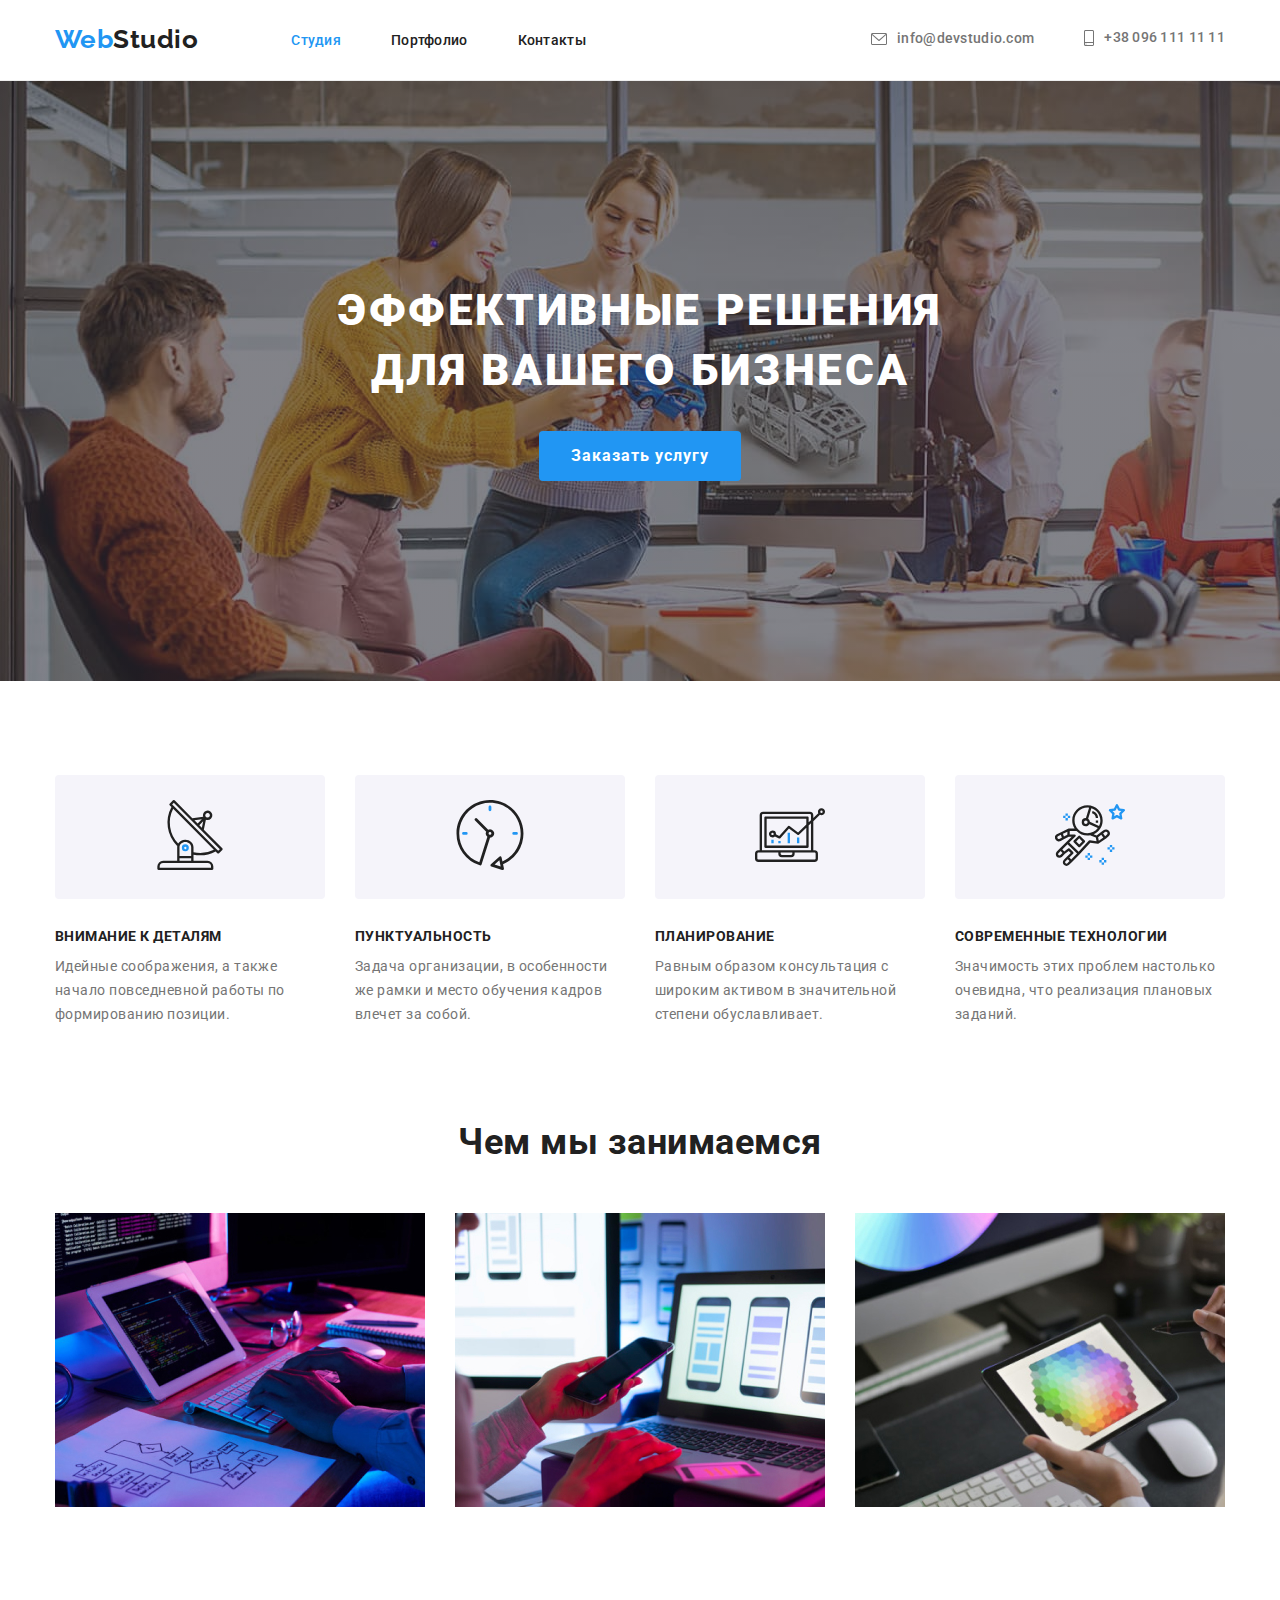
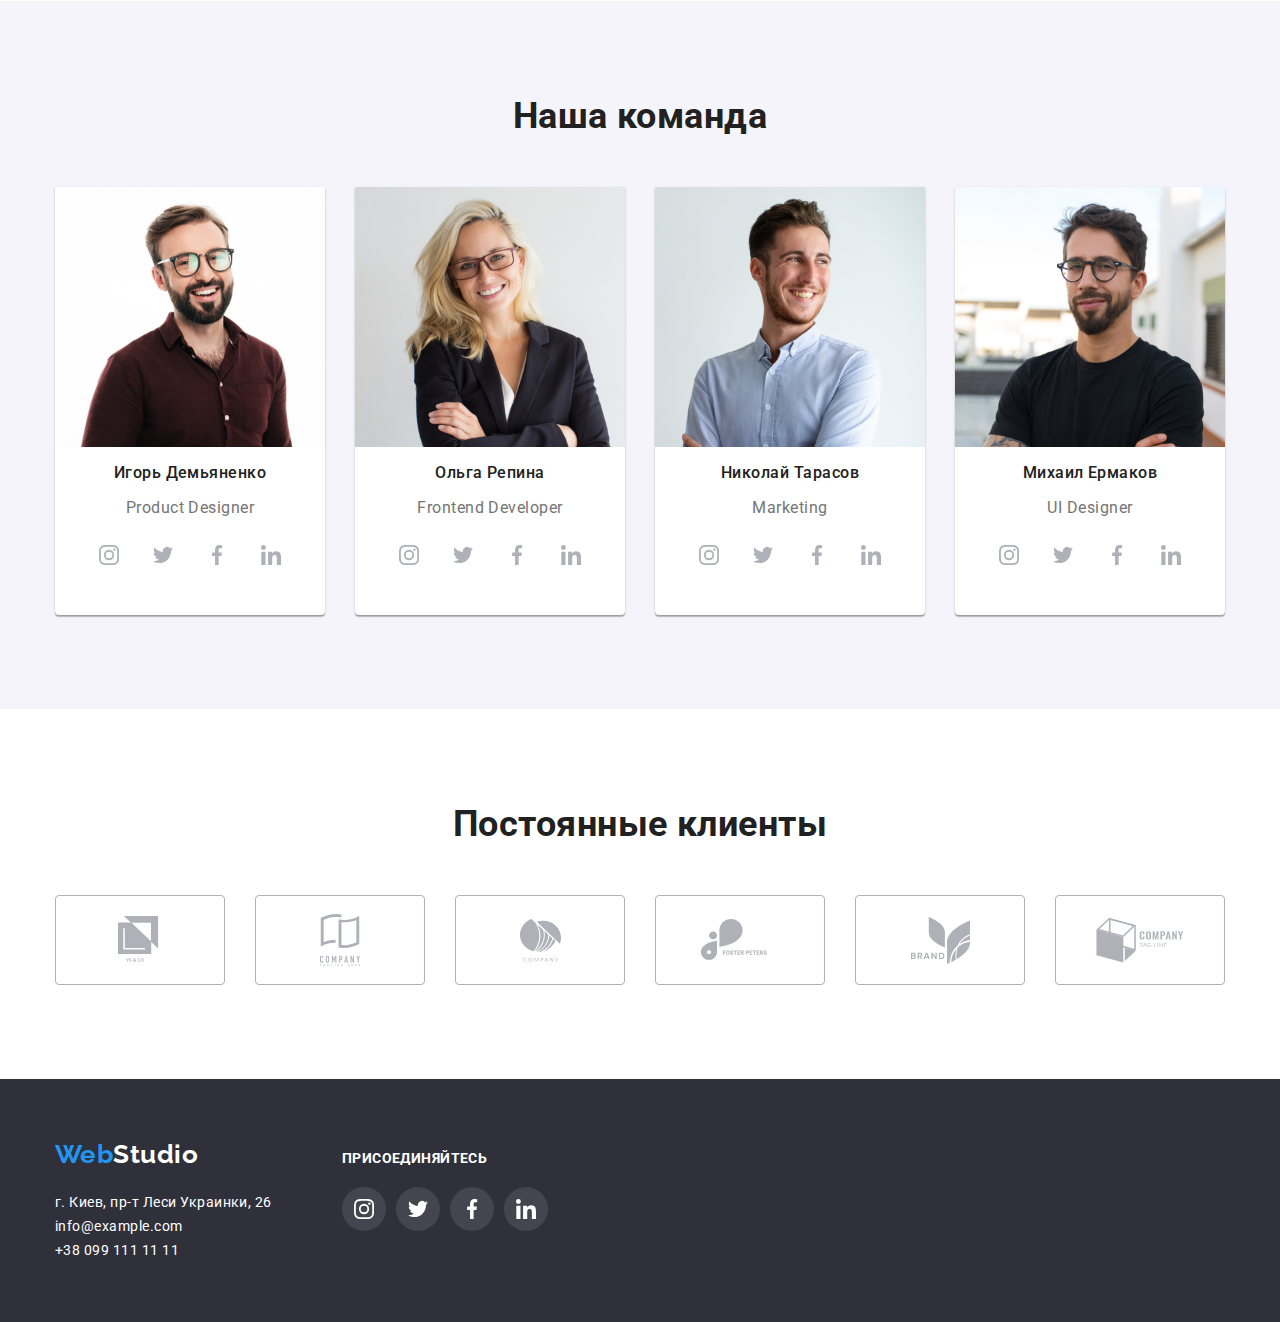
==== index.html @ 8e48768e "Добавление исходных файлов" ====
<!DOCTYPE html>
<html lang="en">
  <head>
    <meta charset="UTF-8" />
    <meta name="viewport" content="width=device-width, initial-scale=1.0" />
    <title>Студия</title>
    <link
      href="https://fonts.googleapis.com/css2?family=Raleway:wght@700&family=Roboto:wght@400;500;700;900&display=swap"
      rel="stylesheet"
    />
    <link
      rel="stylesheet"
      href="https://cdnjs.cloudflare.com/ajax/libs/modern-normalize/1.0.0/modern-normalize.min.css"
    />
    <link rel="stylesheet" href="./css/styles.css" />
  </head>
  <body>
    <header class="header">
      <div class="container flexbox">
        <nav class="nav-menu flexbox">
          <a href="./index.html" class="link logo"
            ><span class="accent-text">Web</span
            ><span class="title-text">Studio</span>
          </a>
          <ul class="list text-nav nav-list">
            <li class="nav-item">
              <a href="./index.html" class="link current-link">Студия</a>
            </li>
            <li class="nav-item">
              <a href="./portfolio.html" class="link">Портфолио</a>
            </li>
            <li class="nav-item"><a href="#" class="link">Контакты</a></li>
          </ul>
        </nav>

        <ul class="list links-header flexbox">
          <li class="mail">
            <a href="mailto:info@devstudio.com" class="link">
              <svg class="icon-envelope">
                <use href="./images/icons/sprite.svg#envelope"></use>
              </svg>
              info@devstudio.com
            </a>
          </li>
          <li>
            <a href="tel:+380961111111" class="link">
              <svg class="icon-smartphone">
                <use href="./images/icons/sprite.svg#smartphone"></use>
              </svg>
              +38 096 111 11 11</a
            >
          </li>
        </ul>
      </div>
    </header>

    <main>
      <!-- Герой -->
      <section class="section-hero">
        <div class="container flexbox">
          <h1 class="text-hero">
            Эффективные решения <br />
            для вашего бизнеса
          </h1>
          <button type="button" class="button-hero">Заказать услугу</button>
        </div>
      </section>

      <!-- Особенности -->
      <section class="features section">
        <div class="container">
          <h2 class="is-hidden">Особенности</h2>
          <ul class="list flexbox">
            <li class="item section">
              <div class="blok-icon">
                <svg class="icon">
                  <use href="./images/icons/sprite.svg#antenna"></use>
                </svg>
              </div>
              <h3 class="title-text">Внимание к деталям</h3>
              <p class="paragraf">
                Идейные соображения, а также начало повседневной работы по
                формированию позиции.
              </p>
            </li>
            <li class="item section">
              <div class="blok-icon">
                <svg class="icon">
                  <use href="./images/icons/sprite.svg#clock"></use>
                </svg>
              </div>
              <h3 class="title-text">Пунктуальность</h3>
              <p class="paragraf">
                Задача организации, в особенности же рамки и место обучения
                кадров влечет за собой.
              </p>
            </li>
            <li class="item section">
              <div class="blok-icon">
                <svg class="icon">
                  <use href="./images/icons/sprite.svg#diagram"></use>
                </svg>
              </div>
              <h3 class="title-text">Планирование</h3>
              <p class="paragraf">
                Равным образом консультация с широким активом в значительной
                степени обуславливает.
              </p>
            </li>
            <li class="item section">
              <div class="blok-icon">
                <svg class="icon">
                  <use href="./images/icons/sprite.svg#astronaut"></use>
                </svg>
              </div>
              <h3 class="title-text">Современные технологии</h3>
              <p class="paragraf">
                Значимость этих проблем настолько очевидна, что реализация
                плановых заданий.
              </p>
            </li>
          </ul>
        </div>
      </section>

      <!-- Чем мы занимаемся -->
      <section class="our-work section">
        <div class="container">
          <h2 class="title">Чем мы занимаемся</h2>
          <ul class="list flexbox">
            <li class="item">
              <img src="./images/img1.jpg" alt="Пишем код" />
            </li>
            <li class="item">
              <img
                src="./images/img2.jpg"
                alt="Разрабатываем приложения для телефона"
              />
            </li>
            <li class="item">
              <img src="./images/img3.jpg" alt="Создаем дизайн" />
            </li>
          </ul>
        </div>
      </section>

      <!-- Наша команда -->
      <section class="our-team section">
        <div class="container">
          <h2 class="title">Наша команда</h2>
          <ul class="list flexbox">
            <li class="item">
              <img
                src="./images/игорь_демьяненко.jpg"
                alt="Игорь Демьяненко"
                width="270"
              />
              <h3 class="title-text">Игорь Демьяненко</h3>
              <p class="paragraf">Product Designer</p>
              <ul class="flexbox list-icon">
                <li class="social-item">
                  <a href="" class="social-link">
                    <svg class="icon">
                      <use href="./images/icons/sprite.svg#instagram"></use>
                    </svg>
                  </a>
                </li>
                <li class="social-item">
                  <a href="" class="social-link">
                    <svg class="icon">
                      <use href="./images/icons/sprite.svg#twitter"></use>
                    </svg>
                  </a>
                </li>
                <li class="social-item">
                  <a href="" class="social-link">
                    <svg class="icon">
                      <use href="./images/icons/sprite.svg#facebook"></use>
                    </svg>
                  </a>
                </li>
                <li class="social-item">
                  <a href="" class="social-link">
                    <svg class="icon">
                      <use href="./images/icons/sprite.svg#linkedin"></use>
                    </svg>
                  </a>
                </li>
              </ul>
            </li>
            <li class="item">
              <img
                src="./images/ольга_репина.jpg"
                alt="Ольга Репина"
                width="270"
              />
              <h3 class="title-text">Ольга Репина</h3>
              <p class="paragraf">Frontend Developer</p>
              <ul class="flexbox list-icon">
                <li class="social-item">
                  <a href="" class="social-link">
                    <svg class="icon">
                      <use href="./images/icons/sprite.svg#instagram"></use>
                    </svg>
                  </a>
                </li>
                <li class="social-item">
                  <a href="" class="social-link">
                    <svg class="icon">
                      <use href="./images/icons/sprite.svg#twitter"></use>
                    </svg>
                  </a>
                </li>
                <li class="social-item">
                  <a href="" class="social-link">
                    <svg class="icon">
                      <use href="./images/icons/sprite.svg#facebook"></use>
                    </svg>
                  </a>
                </li>
                <li class="social-item">
                  <a href="" class="social-link">
                    <svg class="icon">
                      <use href="./images/icons/sprite.svg#linkedin"></use>
                    </svg>
                  </a>
                </li>
              </ul>
            </li>
            <li class="item">
              <img
                src="./images/николай_тарасов.jpg"
                alt="Николай Тарасов"
                width="270"
              />
              <h3 class="title-text">Николай Тарасов</h3>
              <p class="paragraf">Marketing</p>
              <ul class="flexbox list-icon">
                <li class="social-item">
                  <a href="" class="social-link">
                    <svg class="icon">
                      <use href="./images/icons/sprite.svg#instagram"></use>
                    </svg>
                  </a>
                </li>
                <li class="social-item">
                  <a href="" class="social-link">
                    <svg class="icon">
                      <use href="./images/icons/sprite.svg#twitter"></use>
                    </svg>
                  </a>
                </li>
                <li class="social-item">
                  <a href="" class="social-link">
                    <svg class="icon">
                      <use href="./images/icons/sprite.svg#facebook"></use>
                    </svg>
                  </a>
                </li>
                <li class="social-item">
                  <a href="" class="social-link">
                    <svg class="icon">
                      <use href="./images/icons/sprite.svg#linkedin"></use>
                    </svg>
                  </a>
                </li>
              </ul>
            </li>
            <li class="item">
              <img
                src="./images/михаил_ермаков.jpg"
                alt="Михаил Ермаков"
                width="270"
              />
              <h3 class="title-text">Михаил Ермаков</h3>
              <p class="paragraf">UI Designer</p>
              <ul class="flexbox list-icon">
                <li class="social-item">
                  <a href="" class="social-link">
                    <svg class="icon">
                      <use href="./images/icons/sprite.svg#instagram"></use>
                    </svg>
                  </a>
                </li>
                <li class="social-item">
                  <a href="" class="social-link">
                    <svg class="icon">
                      <use href="./images/icons/sprite.svg#twitter"></use>
                    </svg>
                  </a>
                </li>
                <li class="social-item">
                  <a href="" class="social-link">
                    <svg class="icon">
                      <use href="./images/icons/sprite.svg#facebook"></use></svg
                  ></a>
                </li>
                <li class="social-item">
                  <a href="" class="social-link">
                    <svg class="icon">
                      <use href="./images/icons/sprite.svg#linkedin"></use>
                    </svg>
                  </a>
                </li>
              </ul>
            </li>
          </ul>
        </div>
      </section>

      <!-- Постоянные клиенты -->

      <section class="our-clients">
        <div class="container">
          <h2 class="title">Постоянные клиенты</h2>
          <ul class="flexbox list-clients">
            <li class="blok-client">
              <a href="" class="link-client">
                <svg class="icon-client" width="44px" height="49px">
                  <use href="./images/icons/sprite.svg#client-1"></use>
                </svg>
              </a>
            </li>
            <li class="blok-client">
              <a href="" class="link-client">
                <svg class="icon-client" width="40px" height="52px">
                  <use href="./images/icons/sprite.svg#client-2"></use>
                </svg>
              </a>
            </li>
            <li class="blok-client">
              <a href="" class="link-client">
                <svg class="icon-client" width="41px" height="43px">
                  <use href="./images/icons/sprite.svg#client-3"></use>
                </svg>
              </a>
            </li>
            <li class="blok-client">
              <a href="" class="link-client">
                <svg class="icon-client" width="80px" height="42px">
                  <use href="./images/icons/sprite.svg#client-4"></use>
                </svg>
              </a>
            </li>
            <li class="blok-client">
              <a href="" class="link-client">
                <svg class="icon-client" width="59px" height="47px">
                  <use href="./images/icons/sprite.svg#client-5"></use>
                </svg>
              </a>
            </li>
            <li class="blok-client">
              <a href="" class="link-client">
                <svg class="icon-client" width="88px" height="45px">
                  <use href="./images/icons/sprite.svg#client-6"></use>
                </svg>
              </a>
            </li>
          </ul>
        </div>
      </section>
    </main>

    <footer class="section-footer">
      <div class="container flexbox">
        <div>
          <a href="./index.html" class="logo"
            ><span class="accent-text">Web</span
            ><span class="logo-footer">Studio</span></a
          >
          <address class="address-footer">
            г. Киев, пр-т Леси Украинки, 26
          </address>

          <!-- Контакты -->
          <ul class="list links-footer">
            <li>
              <a href="mailto:info@example.com" class="link"
                >info@example.com</a
              >
            </li>
            <li>
              <a href="tel:+380991111111" class="link">+38 099 111 11 11</a>
            </li>
          </ul>
        </div>

        <!-- Ссылки на социальные сети -->
        <div class="blok-links">
          <h3 class="title">Присоединяйтесь</h3>
          <ul class="flexbox list-icon">
            <li class="social-item">
              <a href="" class="social-link">
                <svg class="icon">
                  <use href="./images/icons/sprite.svg#instagram"></use>
                </svg>
              </a>
            </li>
            <li class="social-item">
              <a href="" class="social-link">
                <svg class="icon">
                  <use href="./images/icons/sprite.svg#twitter"></use>
                </svg>
              </a>
            </li>
            <li class="social-item">
              <a href="" class="social-link">
                <svg class="icon">
                  <use href="./images/icons/sprite.svg#facebook"></use>
                </svg>
              </a>
            </li>
            <li class="social-item">
              <a href="" class="social-link">
                <svg class="icon">
                  <use href="./images/icons/sprite.svg#linkedin"></use>
                </svg>
              </a>
            </li>
          </ul>
        </div>
      </div>
    </footer>
  </body>
</html>
---- css/styles.css ----
html {
  box-sizing: border-box;
}

:root {
  --text-color: #757575;
  --main-color: #ffffff;
  --title-color: #212121;
  --secondary-color: #2f303a;
  --accent-color: #2196f3;
  --background-color: #f5f4fa;
  --icon-color: #afb1b8;
}

/* Ширина контейнера всей страницы 1170px + по 15рх с обеих сторон (паддинг страницы) = 1200рх*/
/* поставить свойство outline: 2рх solid grey в каждый блок, чтобы при верстке визуально можно было определить правильно ли я делаю отступы, эта рамка не входит в геометрию. */

/* ДЕКОРАТИВНОЕ ОФОРМЛЕНИЕ */

.links-header .icon-envelope {
  width: 16px;
  height: 12px;
  margin-right: 10px;
  fill: currentColor;
}

.links-header .icon-smartphone {
  width: 10px;
  height: 16px;
  margin-right: 10px;
  fill: currentColor;
}

.links-header .link {
  display: inline-flex;
  align-items: center;
}

.links-header .link:hover,
.links-header .link:focus {
  fill: var(--accent-color);
}

.section-hero {
  background-image: linear-gradient(
      rgba(47, 48, 58, 0.6),
      rgba(47, 48, 58, 0.6)
    ),
    url(../images/photo-hero-optimiz.jpg);
  background-repeat: no-repeat;
  max-width: 1600px;
  height: 600px;
  margin-left: auto;
  margin-right: auto;
}

.features .icon {
  width: 70px;
  height: 70px;
}

.blok-icon {
  padding-top: 25px;
  padding-bottom: 25px;
  padding-right: 100px;
  padding-left: 100px;
  background-color: #f5f4fa;
  border-radius: 4px;
}

.our-team .icon {
  width: 20px;
  height: 20px;
  fill: #afb1b8;
}

.social-item:not(:last-child) {
  margin-right: 10px;
}

.social-link {
  display: flex;
  padding: 12px;
  width: 44px;
  height: 44px;
  border-radius: 50%;
  background-color: var(--main-color);
}

.our-team .social-link:hover,
.our-team .social-link:focus {
  background-color: var(--accent-color);
}

.our-team .social-link:hover .icon,
.our-team .social-link:focus .icon {
  fill: #fff;
}

.our-team .list-icon {
  list-style: none;
  padding: 0;
  justify-content: center;
}

.our-clients .list-clients {
  list-style: none;
  padding: 0;
  margin: 0;
}

.our-clients .blok-client:not(:last-child) {
  margin-right: 30px;
}

.our-clients .link-client {
  display: flex;
  width: 170px;
  height: 90px;
  justify-content: center;
  align-items: center;
  border: 1px solid #afb1b8;
  border-radius: 4px;
}

.our-clients .title {
  margin-top: 0;
  margin-bottom: 50px;
}

.our-clients {
  padding-top: 94px;
  padding-bottom: 94px;
}

.our-clients .icon-client {
  fill: #afb1b8;
}

.our-clients .link-client:hover .icon-client,
.our-clients .link-client:focus .icon-client {
  fill: var(--accent-color);
}

.our-clients .link-client:hover,
.our-clients .link-client:focus {
  border: 1px solid var(--accent-color);
}

.section-footer .title {
  font-style: normal;
  font-weight: bold;
  font-size: 14px;
  line-height: 1.14;
  letter-spacing: 0.03em;
  text-transform: uppercase;
  color: #ffffff;
  margin-top: 12px;
  margin-bottom: 20px;
}

.section-footer .list-icon {
  list-style: none;
  padding: 0;
  margin: 0;
}

.section-footer .social-link {
  background: rgba(255, 255, 255, 0.1);
}

.section-footer .icon {
  fill: #ffffff;
}

.section-footer .blok-links {
  margin-left: 70px;
  width: 206px;
  height: 80px;
}

.section-footer .social-link:hover,
.section-footer .social-link:focus {
  background-color: var(--accent-color);
}

.section-footer .social-link:hover .icon,
.section-footer .social-link:focus .icon {
  fill: #fff;
}

/* ОФОРМЛЕНИЕ ГЕОМЕТРИИ СТРАНИЦ */
.container {
  width: 1200px;
  margin-left: auto;
  margin-right: auto;
  padding-left: 15px;
  padding-right: 15px;
  /* outline: 1px solid green; */
}

/* список навигации */
.nav-list {
  display: flex;
}

.nav-item:not(:last-child) {
  margin-right: 50px;
}

.header .logo {
  margin-right: 93px;
}

.flexbox {
  display: flex;
}

.header .nav-list,
.header .links-header {
  align-items: center;
}

.nav-menu {
  margin-right: auto;
}

.header .container {
  height: 80px;
  align-items: center;
}

.header .mail {
  margin-right: 50px;
}

/* .section {
  outline: 1px solid green;
} */

.section-hero .container {
  flex-direction: column;
  justify-content: center;
  align-items: center;
  height: 600px;
}

.section-hero .text-hero {
  margin-bottom: 30px;
}

.is-hidden {
  display: none;
}

.features .item:not(:last-child) {
  margin-right: 30px;
}

.features .paragraf {
  margin: 0;
}

.features .title-text {
  margin-top: 30px;
  margin-bottom: 10px;
}

.features,
.our-work {
  padding-top: 94px;
}

.our-work {
  padding-bottom: 94px;
}

.our-work .title {
  margin: 0px;
}

.our-work .list {
  margin-top: 50px;
}

.our-work .item:not(:last-child) {
  margin-right: 30px;
}

.our-team .item {
  width: calc((100%-30px * 3) / 4);

  background: #ffffff;

  border-radius: 0px 0px 4px 4px;

  box-shadow: 0px 1px 3px rgba(0, 0, 0, 0.12), 0px 1px 1px rgba(0, 0, 0, 0.14),
    0px 2px 1px rgba(0, 0, 0, 0.2);
  height: 428px;
}

.our-team .item:not(:last-child) {
  margin-right: 30px;
}

.our-team .title {
  margin: 0;
}

.our-team {
  padding-top: 94px;
  padding-bottom: 94px;
  background-color: var(--background-color);
}

.our-team .list {
  margin-top: 50px;
}

.section-footer .container {
  padding-top: 60px;
  padding-bottom: 60px;
}

.section-footer .address-footer {
  margin-top: 20px;
}

/* стр. Портфолио */
.gallery {
  flex-wrap: wrap;
}

.portfolio .title-text {
  margin-top: 0px;
}

.portfolio {
  padding-top: 95px;
  padding-bottom: 93px;
}

.header {
  border-bottom: 1px solid #eeeeee;
}

.portfolio .list-button {
  justify-content: center;
}

.filters .item:not(:last-child) {
  margin-right: 8px;
}

.filters .button {
  border: none;
  border-radius: 4px;
  padding: 6px 22px;
}

.cards {
  margin-top: 34px;
}

.cards .item {
  width: calc((100% - 30px * 2) / 3);
  margin-right: 30px;
  margin-bottom: 30px;
  border: 1px solid #eeeeee;
}

.cards .item:hover,
.cards .item:focus {
  box-shadow: 0px 1px 1px rgba(0, 0, 0, 0.12), 0px 4px 4px rgba(0, 0, 0, 0.06),
    1px 4px 6px rgba(0, 0, 0, 0.16);
}

.cards .item:nth-child(3n) {
  margin-right: 0px;
}

.cards .item:nth-last-child(-n + 3) {
  margin-bottom: 0px;
}

.cards .text-card {
  padding: 20px 24px;
}

.cards .paragraf,
.cards .title-text {
  margin: 0px;
}

img {
  display: block;
  max-width: 100%;
  height: auto;
}

/* ОФОРМЛЕНИЕ ТЕКСТА */

body {
  color: var(--text-color);
  background-color: var(--main-color);
  font-family: Roboto, sans-serif;
  letter-spacing: 0.03em;
}

/*  */
.list {
  list-style: none;
  margin: 0;
  padding: 0;
}

button {
  font-family: inherit;
}

a {
  text-decoration: none;
}

.text-hero,
.logo-footer,
.address-footer,
.links-footer .link {
  color: var(--main-color);
}

.section-hero,
.section-footer {
  background-color: var(--secondary-color);
}

.accent-text {
  color: var(--accent-color);
}

.text-nav .link,
.title-text {
  color: var(--title-color);
}

.links-header .link {
  color: var(--text-color);
}

/* все интерактивные элементы */
.text-nav .link:hover,
.text-nav .link:focus,
.links-header .link:hover,
.links-header .link:focus,
.links-footer :hover,
.links-footer :focus,
.nav-menu .current-link {
  color: var(--accent-color);
}

.logo {
  font-family: Raleway, sans-serif;
  font-weight: bold;
  font-size: 26px;
  line-height: 1.2;
}

/* все кнопки на стр. Студио и Портфолио */
.section-hero .button-hero {
  border: none;
  border-radius: 4px;
  padding: 10px 32px;
}

/* кнопка на стр. Студио */
.button-hero {
  color: var(--main-color);
  background-color: var(--accent-color);
  font-weight: bold;
  font-size: 16px;
  line-height: 1.88;
  text-align: center;
  letter-spacing: 0.06em;
}

/* Кнопки фильтры на стр. Портфолио */
.button {
  color: var(--title-color);
  background-color: var(--background-color);
  font-weight: 500;
  font-size: 16px;
  line-height: 1.62;
  text-align: center;
}

/* кнопки на стр. Портфолио */
.button:hover,
.button:focus {
  color: var(--main-color);
  background-color: var(--accent-color);
  box-shadow: 0px 3px 1px rgba(0, 0, 0, 0.1), 0px 1px 2px rgba(0, 0, 0, 0.08),
    0px 2px 2px rgba(0, 0, 0, 0.12);
}

.text-nav .link,
.links-header .link {
  font-weight: 500;
  font-size: 14px;
  line-height: 1.14;
  letter-spacing: 0.02em;
}

.text-hero {
  font-weight: 900;
  font-size: 44px;
  line-height: 1.36;
  text-align: center;
  letter-spacing: 0.06em;
  text-transform: uppercase;
  /* сбросила отступ между шапкой и героем */
  margin-top: 0;
}

.features .title-text {
  font-weight: bold;
  font-size: 14px;
  line-height: 1.14;
  text-transform: uppercase;
}

.features .paragraf,
.address-footer,
.links-footer {
  font-style: normal;
  font-weight: normal;
  font-size: 14px;
  line-height: 1.71;
}

/* страница Студия */

.our-work .title,
.our-team .title,
.our-clients .title {
  font-weight: 700;
  font-size: 36px;
  line-height: 1.17;
  text-align: center;
  color: var(--title-color);
}

.our-team .paragraf {
  font-weight: normal;
  font-size: 16px;
  line-height: 1.19;
  text-align: center;
}

.our-team .title-text {
  font-style: normal;
  font-weight: 500;
  font-size: 16px;
  line-height: 1.19;
  text-align: center;
}

/* страница Портфолио */
.gallery .title-text {
  font-weight: bold;
  font-size: 18px;
  line-height: 2;
  letter-spacing: 0.06em;
}

.gallery .paragraf {
  font-style: normal;
  font-weight: normal;
  font-size: 16px;
  line-height: 1.87;
}
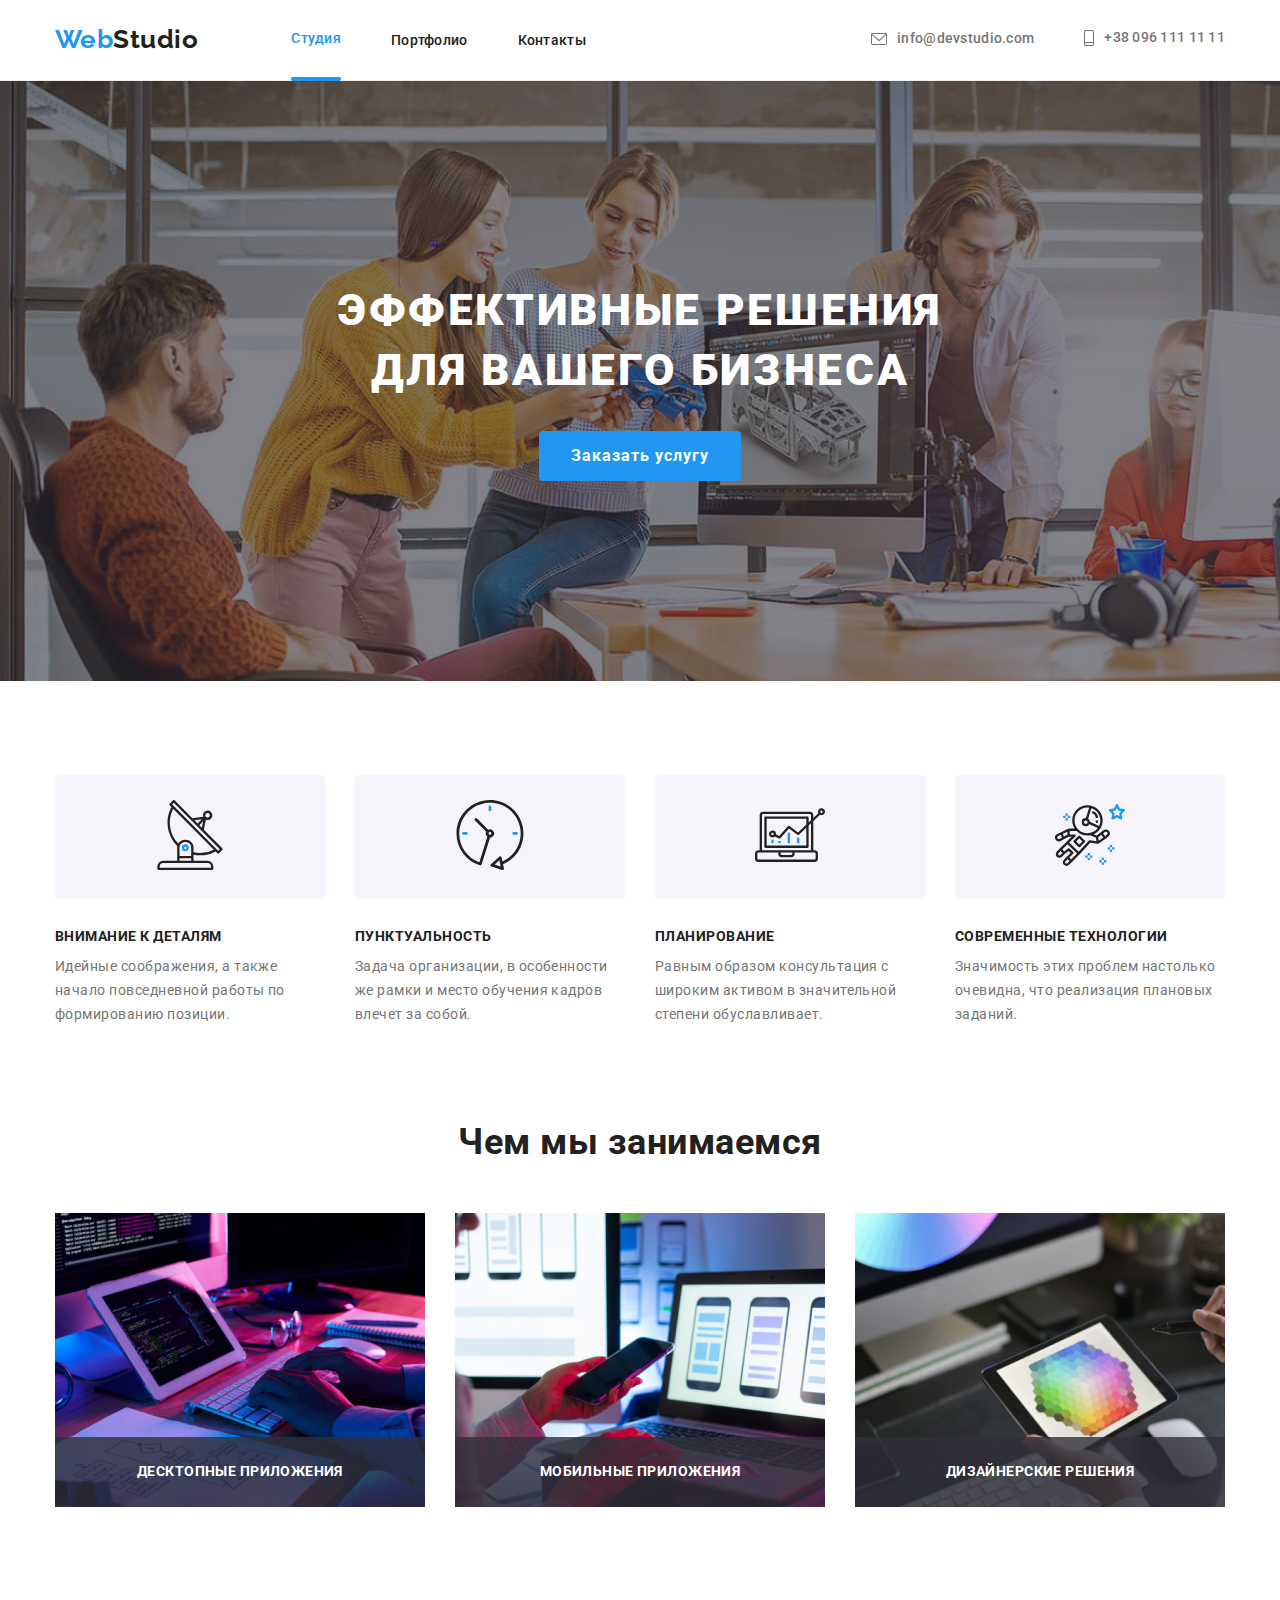
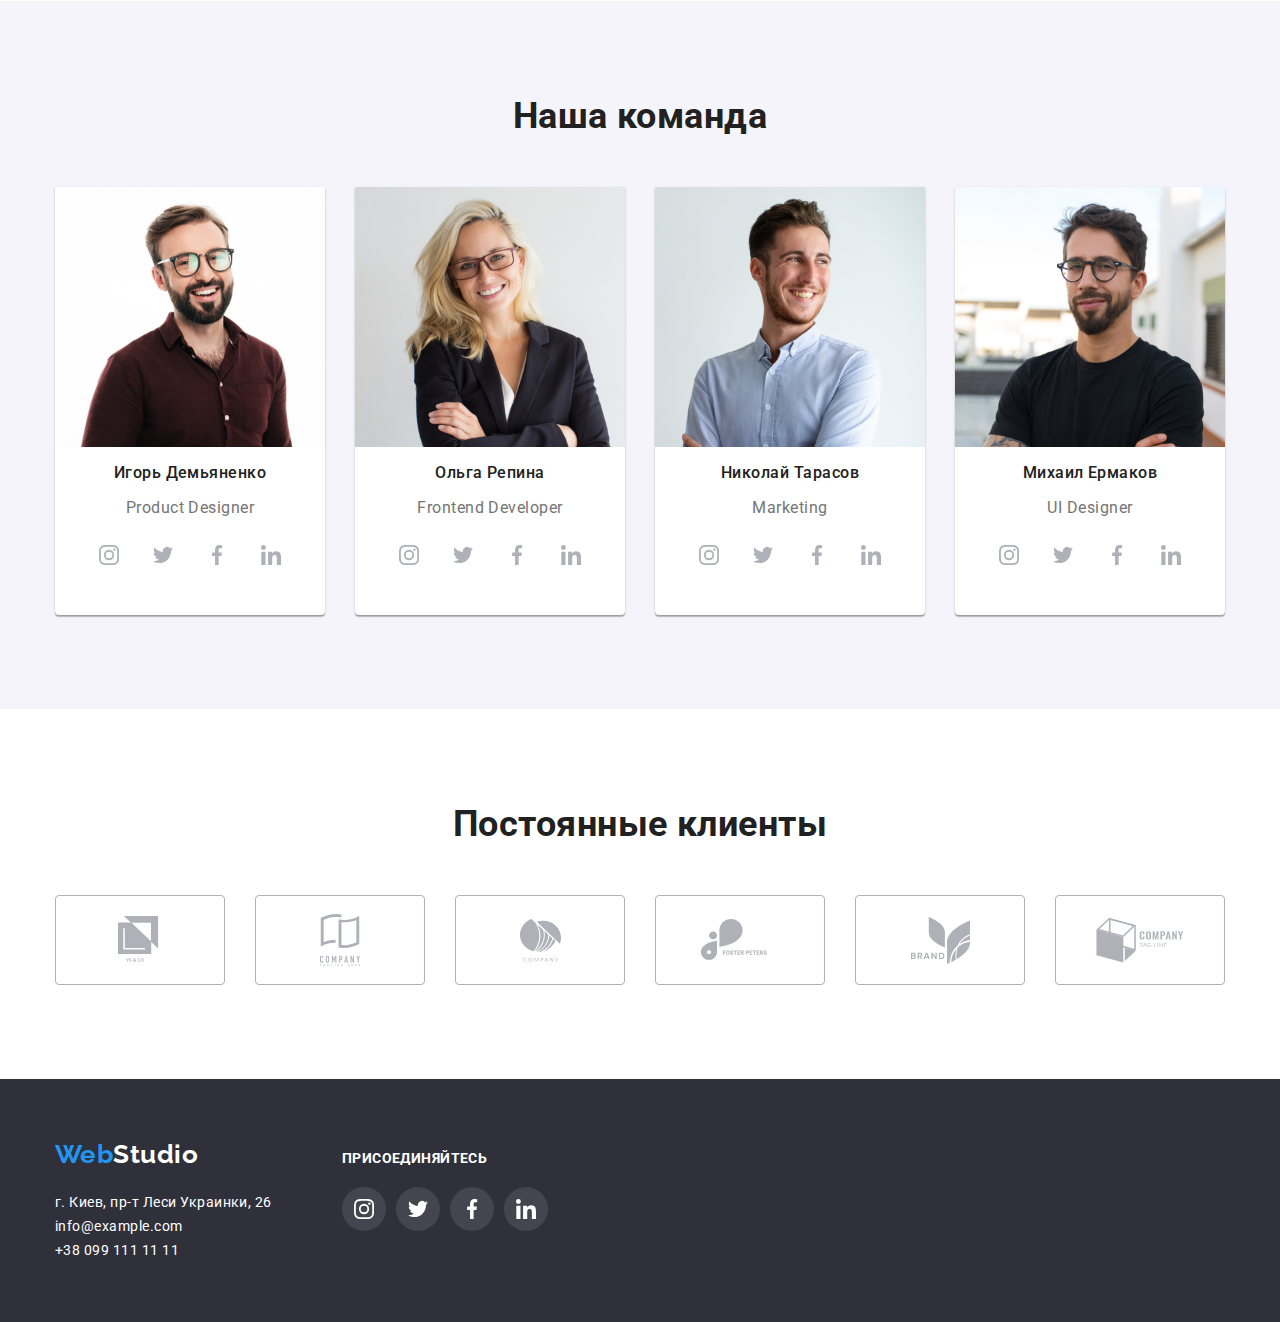
==== commit 60d94d0f: "Добавляет позиционированные элементы в Студио" ====
--- a/index.html
+++ b/index.html
@@ -129,16 +129,25 @@
           <h2 class="title">Чем мы занимаемся</h2>
           <ul class="list flexbox">
             <li class="item">
-              <img src="./images/img1.jpg" alt="Пишем код" />
-            </li>
-            <li class="item">
-              <img
-                src="./images/img2.jpg"
-                alt="Разрабатываем приложения для телефона"
-              />
-            </li>
-            <li class="item">
-              <img src="./images/img3.jpg" alt="Создаем дизайн" />
+              <div class="blok">
+                <img src="./images/img1.jpg" alt="Пишем код" />
+                <p class="description">Десктопные приложения</p>
+              </div>
+            </li>
+            <li class="item">
+              <div class="blok">
+                <img
+                  src="./images/img2.jpg"
+                  alt="Разрабатываем приложения для телефона"
+                />
+                <p class="description">Мобильные приложения</p>
+              </div>
+            </li>
+            <li class="item">
+              <div class="blok">
+                <img src="./images/img3.jpg" alt="Создаем дизайн" />
+                <p class="description">Дизайнерские решения</p>
+              </div>
             </li>
           </ul>
         </div>
--- a/css/styles.css
+++ b/css/styles.css
@@ -14,6 +14,43 @@
 
 /* Ширина контейнера всей страницы 1170px + по 15рх с обеих сторон (паддинг страницы) = 1200рх*/
 /* поставить свойство outline: 2рх solid grey в каждый блок, чтобы при верстке визуально можно было определить правильно ли я делаю отступы, эта рамка не входит в геометрию. */
+
+.nav-menu .current-link::after {
+  content: "";
+  display: block;
+  height: 4px;
+  background-color: var(--accent-color);
+  border-radius: 2px;
+  position: relative;
+  bottom: -30px;
+}
+
+.our-work .description {
+  font-style: normal;
+  font-weight: 700;
+  font-size: 14px;
+  line-height: 1.14;
+  text-align: center;
+  letter-spacing: 0.03em;
+  text-transform: uppercase;
+
+  color: #ffffff;
+  background-color: rgba(47, 48, 58, 0.8);
+  width: 370px;
+  height: 70px;
+
+  margin: 0;
+  display: flex;
+  justify-content: center;
+  align-items: center;
+
+  position: absolute;
+  bottom: 0;
+}
+
+.our-work .blok {
+  position: relative;
+}
 
 /* ДЕКОРАТИВНОЕ ОФОРМЛЕНИЕ */
 
